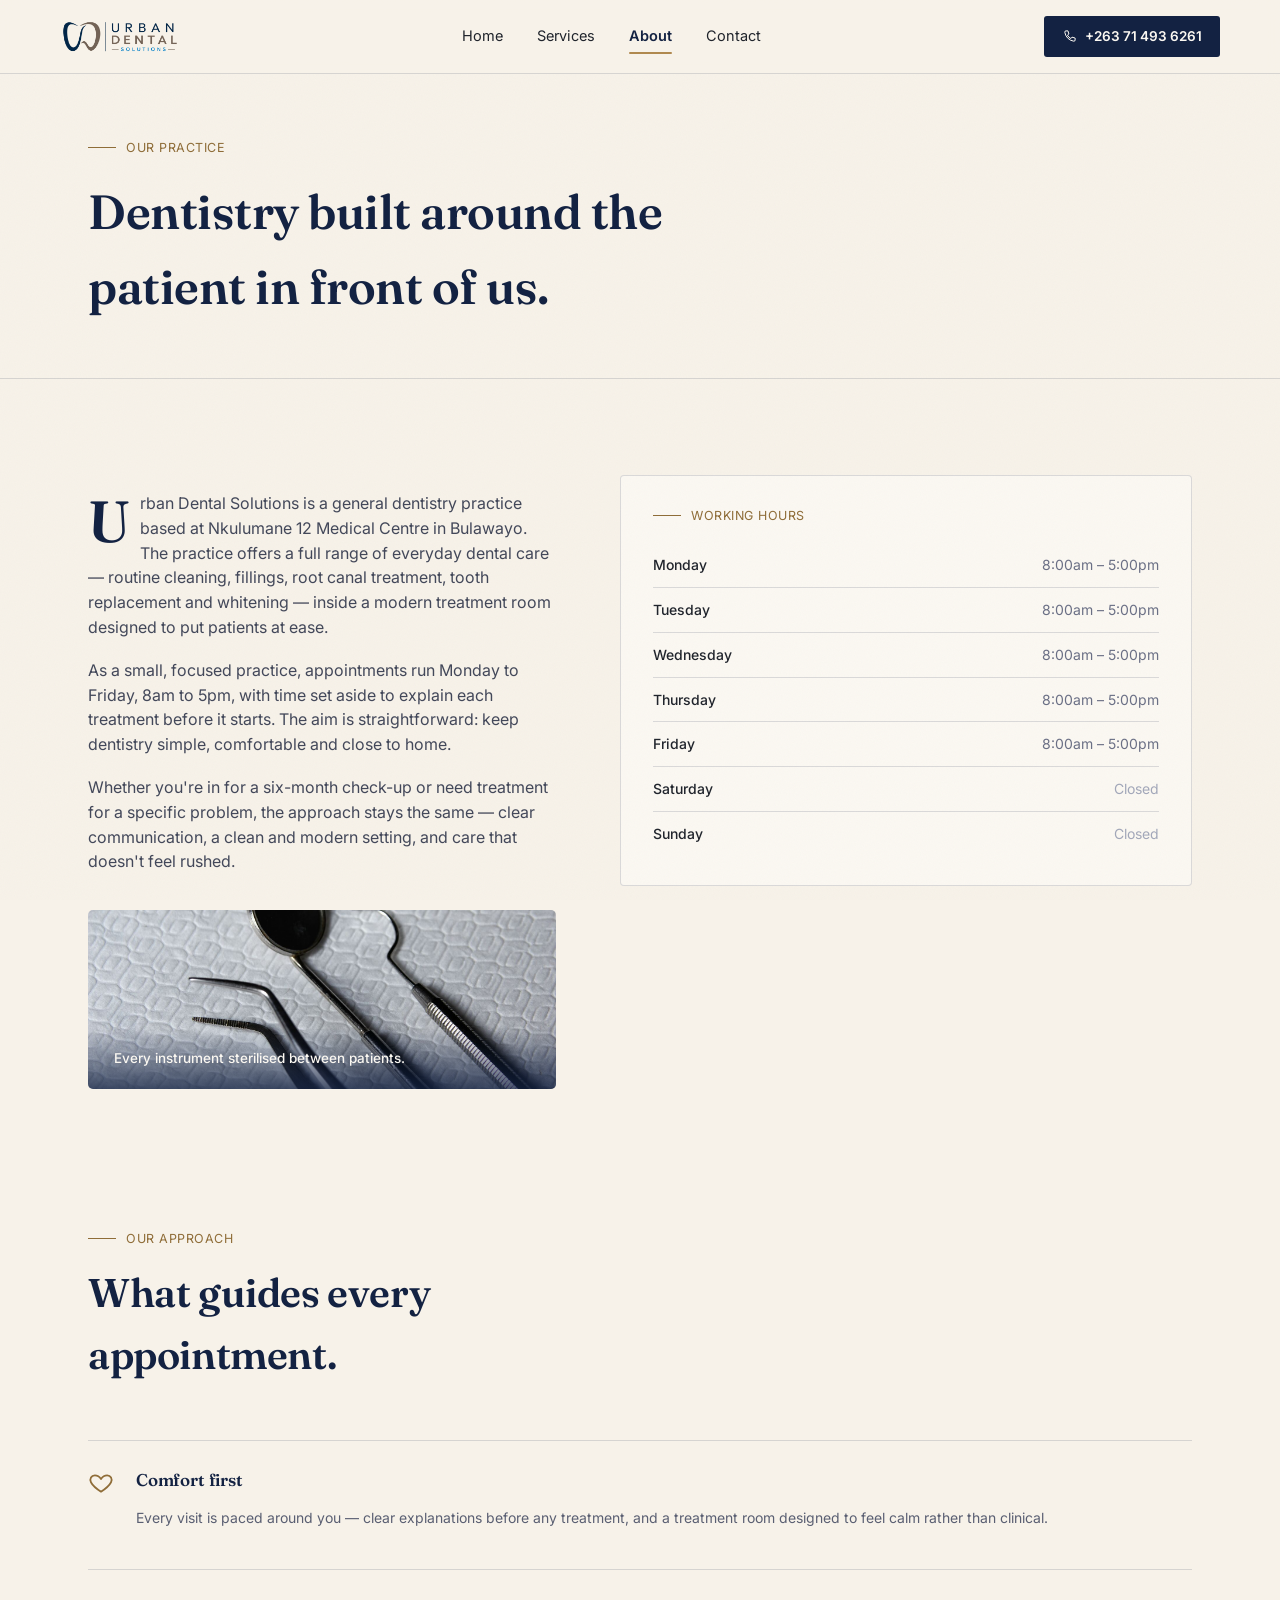
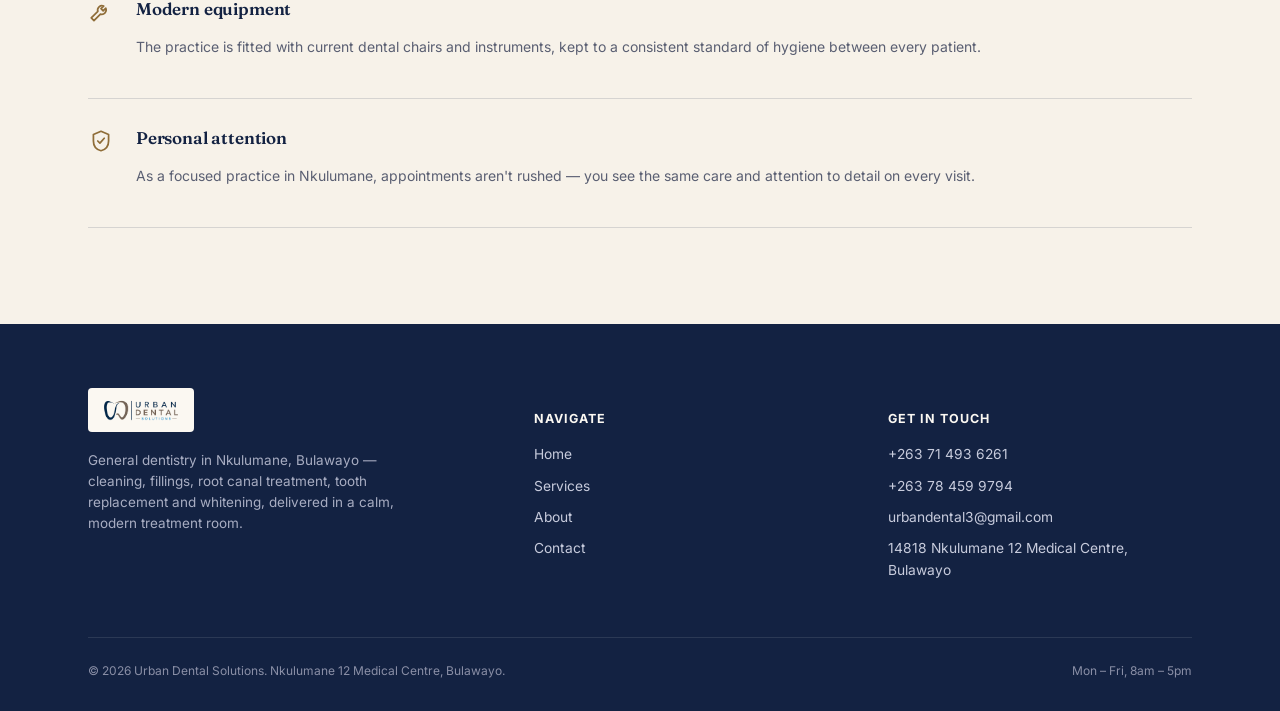
==== about.html @ e7726408 "Add files via upload" ====
<!DOCTYPE html>
<html lang="en">
<head>
<meta charset="UTF-8">
<meta name="viewport" content="width=device-width, initial-scale=1, viewport-fit=cover">
<title>About — Urban Dental Solutions</title>
<meta name="description" content="About Urban Dental Solutions, a general dentistry practice at Nkulumane 12 Medical Centre, Bulawayo.">
<link rel="icon" href="data:image/svg+xml,<svg xmlns=%22http://www.w3.org/2000/svg%22 viewBox=%220 0 100 100%22><text y=%22.9em%22 font-size=%2290%22>%F0%9F%A6%B7</text></svg>">
<link rel="preconnect" href="https://fonts.googleapis.com">
<link rel="preconnect" href="https://fonts.gstatic.com" crossorigin>
<link href="https://fonts.googleapis.com/css2?family=Fraunces:opsz,wght@9..144,400;9..144,500;9..144,600;9..144,700&family=Inter:wght@400;500;600;700&display=swap" rel="stylesheet">
<link rel="stylesheet" href="css/styles.css">
</head>
<body>
<div class="grain"></div>

<svg width="0" height="0" style="position:absolute">
  <defs>
    <symbol id="ic-tooth" viewBox="0 0 48 48"><path d="M24 6c-5 0-7 3-9 3-3 0-6-2-9-2-1 8 2 12 3 20 1 7 3 15 6 15 3 0 3-9 5-9s2 9 5 9c3 0 5-8 6-15 1-8 4-12 3-20-3 0-6 2-9 2-2 0-4-3-9-3z" fill="none" stroke="currentColor" stroke-width="2" stroke-linejoin="round"/></symbol>
    <symbol id="ic-sparkle-tooth" viewBox="0 0 48 48"><path d="M22 10c-4.5 0-6.3 2.6-8 2.6-2.7 0-5.4-1.8-8-1.8-.9 7.2 1.8 10.8 2.7 18 .9 6.3 2.7 13.5 5.4 13.5 2.7 0 2.7-8.1 4.5-8.1s1.8 8.1 4.5 8.1c2.7 0 4.5-7.2 5.4-13.5.9-7.2 3.6-10.8 2.7-18-2.6 0-5.3 1.8-8 1.8-1 0-1.8-.8-1.2-2.6z" fill="none" stroke="currentColor" stroke-width="2" stroke-linejoin="round" transform="translate(1,0)"/><path d="M38 6l1.4 3.6L43 11l-3.6 1.4L38 16l-1.4-3.6L33 11l3.6-1.4z" fill="currentColor"/><path d="M41 20l.9 2.1 2.1.9-2.1.9-.9 2.1-.9-2.1-2.1-.9 2.1-.9z" fill="currentColor"/></symbol>
    <symbol id="ic-drop" viewBox="0 0 48 48"><path d="M24 6c8 10 14 18 14 26a14 14 0 1 1-28 0c0-8 6-16 14-26z" fill="none" stroke="currentColor" stroke-width="2" stroke-linejoin="round"/><path d="M17 32c0-4 2-7 5-9" fill="none" stroke="currentColor" stroke-width="2" stroke-linecap="round"/></symbol>
    <symbol id="ic-root" viewBox="0 0 48 48"><path d="M16 8h16v10c0 3-2 4-2 8v4l3 12-4 1-3-10-2 5-2-5-3 10-4-1 3-12v-4c0-4-2-5-2-8z" fill="none" stroke="currentColor" stroke-width="2" stroke-linejoin="round"/></symbol>
    <symbol id="ic-bridge" viewBox="0 0 48 48"><rect x="6" y="20" width="10" height="16" rx="1.5" fill="none" stroke="currentColor" stroke-width="2"/><rect x="19" y="12" width="10" height="24" rx="1.5" fill="none" stroke="currentColor" stroke-width="2"/><rect x="32" y="20" width="10" height="16" rx="1.5" fill="none" stroke="currentColor" stroke-width="2"/><path d="M6 20c4-4 8-4 10 0M29 12c4-8 9-8 13 0" fill="none" stroke="currentColor" stroke-width="1.4" stroke-dasharray="2 3"/></symbol>
    <symbol id="ic-clock" viewBox="0 0 24 24"><circle cx="12" cy="12" r="9" fill="none" stroke="currentColor" stroke-width="1.6"/><path d="M12 7v5l3.5 2" fill="none" stroke="currentColor" stroke-width="1.6" stroke-linecap="round"/></symbol>
    <symbol id="ic-pin" viewBox="0 0 24 24"><path d="M12 21s7-7.5 7-12.5A7 7 0 1 0 5 8.5C5 13.5 12 21 12 21z" fill="none" stroke="currentColor" stroke-width="1.6"/><circle cx="12" cy="8.5" r="2.4" fill="none" stroke="currentColor" stroke-width="1.6"/></symbol>
    <symbol id="ic-phone" viewBox="0 0 24 24"><path d="M6.5 3h3l1.5 5-2.3 1.8a13 13 0 0 0 5.5 5.5L16 13l5 1.5v3a2 2 0 0 1-2.2 2A17 17 0 0 1 4.5 5.2 2 2 0 0 1 6.5 3z" fill="none" stroke="currentColor" stroke-width="1.6" stroke-linejoin="round"/></symbol>
    <symbol id="ic-mail" viewBox="0 0 24 24"><rect x="3" y="5.5" width="18" height="13" rx="1.5" fill="none" stroke="currentColor" stroke-width="1.6"/><path d="M4 7l8 6 8-6" fill="none" stroke="currentColor" stroke-width="1.6" stroke-linejoin="round"/></symbol>
    <symbol id="ic-whatsapp" viewBox="0 0 24 24"><path d="M12 3a9 9 0 0 0-7.8 13.5L3 21l4.7-1.2A9 9 0 1 0 12 3z" fill="none" stroke="currentColor" stroke-width="1.6"/><path d="M8.3 8.6c.2-.5.5-.5.8-.5h.6c.2 0 .5 0 .7.5s.8 1.9.8 2 .1.3 0 .5-.2.3-.4.5-.4.5-.5.6c-.2.2-.4.4-.2.8.3.5 1.1 1.6 2.3 2.6 1.6 1.3 2.3 1.4 2.6 1.4.3 0 .5-.2.7-.5l.5-.8c.2-.3.4-.3.7-.2l1.9.9c.3.1.5.2.5.4 0 .8-.3 1.6-1.3 2.1-.9.5-1.8.5-2.8.2-1.7-.5-3.6-1.7-5-3.5-1-1.3-1.6-2.6-1.7-3.9-.1-1 .2-1.8.8-2.5z" fill="currentColor" stroke="none"/></symbol>
    <symbol id="ic-arrow" viewBox="0 0 24 24"><path d="M5 12h14M13 6l6 6-6 6" fill="none" stroke="currentColor" stroke-width="1.8" stroke-linecap="round" stroke-linejoin="round"/></symbol>
    <symbol id="ic-shield" viewBox="0 0 24 24"><path d="M12 3l7 3v6c0 5-3 8-7 9-4-1-7-4-7-9V6z" fill="none" stroke="currentColor" stroke-width="1.6" stroke-linejoin="round"/><path d="M9 12l2 2 4-4.5" fill="none" stroke="currentColor" stroke-width="1.6" stroke-linecap="round" stroke-linejoin="round"/></symbol>
    <symbol id="ic-heart" viewBox="0 0 24 24"><path d="M12 20s-7-4.4-9.3-8.7C1.3 8 3 5 6.3 5 8.6 5 10.7 6.4 12 8.4 13.3 6.4 15.4 5 17.7 5 21 5 22.7 8 21.3 11.3 19 15.6 12 20 12 20z" fill="none" stroke="currentColor" stroke-width="1.6" stroke-linejoin="round"/></symbol>
    <symbol id="ic-tool" viewBox="0 0 24 24"><path d="M14.5 6.5a4 4 0 0 0-5.4 4.9L3 17.5 5.5 20l6-6.1a4 4 0 0 0 4.9-5.4l-2.4 2.4-2-2z" fill="none" stroke="currentColor" stroke-width="1.6" stroke-linejoin="round"/></symbol>
  </defs>
</svg>


<header class="site">
  <div class="wrap nav">
    <a href="index.html" class="brand">
      <img id="headerLogo" src="img/logo.png" alt="Urban Dental Solutions" style="height:40px;width:auto;">
    </a>
    <nav class="links" id="navLinks">
      <a href="index.html">Home</a>
      <a href="services.html">Services</a>
      <a href="about.html" class="active">About</a>
      <a href="contact.html">Contact</a>
    </nav>
    <a class="nav-call" href="tel:+263714936261"><svg viewBox="0 0 24 24"><use href="#ic-phone"/></svg>+263 71 493 6261</a>
    <button class="menu-btn" id="menuBtn" aria-label="Open menu"><span></span></button>
  </div>
</header>

<div class="drawer" id="drawer">
  <div class="drawer-panel">
    <button class="drawer-close" id="drawerClose" aria-label="Close menu">&times;</button>
    <a href="index.html">Home</a>
    <a href="services.html">Services</a>
    <a href="about.html">About</a>
    <a href="contact.html">Contact</a>
    <a href="tel:+263714936261" style="margin-top:18px;color:#b0894f;font-weight:600;">Call +263 71 493 6261</a>
  </div>
</div>

<main>

    <div class="page-head">
      <div class="wrap">
        <div class="kicker"><span class="rule"></span>OUR PRACTICE</div>
        <h1>Dentistry built around the patient in front of us.</h1>
      </div>
    </div>
    <section>
      <div class="wrap about-grid">
        <div class="lede-block" data-reveal>
          <p class="drop">Urban Dental Solutions is a general dentistry practice based at Nkulumane 12 Medical Centre in Bulawayo. The practice offers a full range of everyday dental care &mdash; routine cleaning, fillings, root canal treatment, tooth replacement and whitening &mdash; inside a modern treatment room designed to put patients at ease.</p>
          <p>As a small, focused practice, appointments run Monday to Friday, 8am to 5pm, with time set aside to explain each treatment before it starts. The aim is straightforward: keep dentistry simple, comfortable and close to home.</p>
          <p>Whether you're in for a six-month check-up or need treatment for a specific problem, the approach stays the same &mdash; clear communication, a clean and modern setting, and care that doesn't feel rushed.</p>
          <div class="banner-photo" style="margin-top:36px;">
            <img src="img/tools.jpg" alt="Sterilised dental instruments used at Urban Dental Solutions">
            <span class="banner-cap">Every instrument sterilised between patients.</span>
          </div>
        </div>
        <div data-reveal>
          <div class="hours-card">
            <div class="kicker" style="margin-bottom:18px;"><span class="rule"></span>WORKING HOURS</div>
            <div class="hours-row"><span>Monday</span><span>8:00am &ndash; 5:00pm</span></div>
            <div class="hours-row"><span>Tuesday</span><span>8:00am &ndash; 5:00pm</span></div>
            <div class="hours-row"><span>Wednesday</span><span>8:00am &ndash; 5:00pm</span></div>
            <div class="hours-row"><span>Thursday</span><span>8:00am &ndash; 5:00pm</span></div>
            <div class="hours-row"><span>Friday</span><span>8:00am &ndash; 5:00pm</span></div>
            <div class="hours-row off"><span>Saturday</span><span>Closed</span></div>
            <div class="hours-row off"><span>Sunday</span><span>Closed</span></div>
          </div>
        </div>
      </div>
    </section>
    <section style="padding-top:0;">
      <div class="wrap">
        <div class="section-head" data-reveal>
          <div>
            <div class="kicker"><span class="rule"></span>OUR APPROACH</div>
            <h2>What guides every appointment.</h2>
          </div>
        </div>
        <div class="value-list">
    <div class="value-row">
      <svg class="vi"><use href="#ic-heart"/></svg>
      <div><h4>Comfort first</h4><p>Every visit is paced around you &mdash; clear explanations before any treatment, and a treatment room designed to feel calm rather than clinical.</p></div>
    </div>
    <div class="value-row">
      <svg class="vi"><use href="#ic-tool"/></svg>
      <div><h4>Modern equipment</h4><p>The practice is fitted with current dental chairs and instruments, kept to a consistent standard of hygiene between every patient.</p></div>
    </div>
    <div class="value-row">
      <svg class="vi"><use href="#ic-shield"/></svg>
      <div><h4>Personal attention</h4><p>As a focused practice in Nkulumane, appointments aren't rushed &mdash; you see the same care and attention to detail on every visit.</p></div>
    </div></div>
      </div>
    </section>

</main>

<footer>
  <div class="wrap">
    <div class="foot-grid">
      <div>
        <div class="foot-brand">
          <span class="foot-logo-chip"><img src="img/logo.png" alt="Urban Dental Solutions" style="height:26px;width:auto;display:block;"></span>
        </div>
        <p>General dentistry in Nkulumane, Bulawayo &mdash; cleaning, fillings, root canal treatment, tooth replacement and whitening, delivered in a calm, modern treatment room.</p>
      </div>
      <div>
        <h5>NAVIGATE</h5>
        <div class="flinks">
          <a href="index.html">Home</a>
          <a href="services.html">Services</a>
          <a href="about.html">About</a>
          <a href="contact.html">Contact</a>
        </div>
      </div>
      <div>
        <h5>GET IN TOUCH</h5>
        <div class="flinks">
          <a href="tel:+263714936261">+263 71 493 6261</a>
          <a href="tel:+263784599794">+263 78 459 9794</a>
          <a href="mailto:urbandental3@gmail.com">urbandental3@gmail.com</a>
          <a href="contact.html">14818 Nkulumane 12 Medical Centre, Bulawayo</a>
        </div>
      </div>
    </div>
    <div class="foot-bottom">
      <span>&copy; <span id="yr"></span> Urban Dental Solutions. Nkulumane 12 Medical Centre, Bulawayo.</span>
      <span>Mon &ndash; Fri, 8am &ndash; 5pm</span>
    </div>
  </div>
</footer>

<script src="js/main.js"></script>
</body>
</html>
---- css/styles.css ----
:root{
    --navy: #132242;
    --navy-2: #1c2f56;
    --ink: #20242c;
    --gold: #b0894f;
    --gold-deep: #8f6d38;
    --gold-pale: #e7d6b7;
    --cream: #f7f2e9;
    --paper: #fbf8f2;
    --line: rgba(19,34,66,0.14);
    --white: #ffffff;
    font-family: 'Fraunces', serif;
    -webkit-font-smoothing: antialiased;
    box-sizing: border-box;
    padding-top: env(safe-area-inset-top, 0px);
    padding-bottom: env(safe-area-inset-bottom, 0px);
  }
  *, *::before, *::after{ box-sizing: inherit; }
  html{ scroll-padding-top: env(safe-area-inset-top, 0px); scroll-behavior: smooth; }
  @media (prefers-color-scheme: dark){
    :root:not([data-theme="light"]){
      --cream:#f7f2e9; --paper:#fbf8f2; --ink:#20242c;
    }
  }
  :root[data-theme="dark"]{ --cream:#f7f2e9; --paper:#fbf8f2; --ink:#20242c; }

  body{
    margin:0;
    background: var(--cream);
    color: var(--ink);
    font-family: 'Inter', sans-serif;
    line-height: 1.55;
  }
  img{ max-width:100%; display:block; }
  a{ color:inherit; }
  .wrap{ max-width: 1160px; margin: 0 auto; padding: 0 28px; }
  h1,h2,h3,h4{ font-family:'Fraunces', serif; font-weight:600; color:var(--navy); margin:0; letter-spacing:-0.01em; }

  /* ---------- texture ---------- */
  .grain{
    position:fixed; inset:0; pointer-events:none; opacity:0.035; z-index:5; mix-blend-mode:multiply;
    background-image:url("data:image/svg+xml,%3Csvg xmlns='http://www.w3.org/2000/svg' width='120' height='120'%3E%3Cfilter id='n'%3E%3CfeTurbulence type='fractalNoise' baseFrequency='0.85' numOctaves='2' stitchTiles='stitch'/%3E%3C/filter%3E%3Crect width='100%25' height='100%25' filter='url(%23n)'/%3E%3C/svg%3E");
  }

  /* ---------- header ---------- */
  header.site{
    position: sticky; top:0; z-index:40;
    background: rgba(247,242,233,0.92);
    backdrop-filter: blur(10px);
    border-bottom: 1px solid var(--line);
    padding-top: env(safe-area-inset-top, 0px);
  }
  .nav{ display:flex; align-items:center; justify-content:space-between; padding:16px 0; gap:20px; }
  .brand{ display:flex; align-items:center; gap:12px; cursor:pointer; text-decoration:none; }
  .brand svg{ width:38px; height:38px; flex:none; }
  .brand-text{ display:flex; flex-direction:column; line-height:1.05; }
  .brand-text b{ font-family:'Fraunces', serif; font-size:17px; color:var(--navy); font-weight:700; letter-spacing:0.01em; }
  .brand-text span{ font-family:'Inter',sans-serif; font-size:10.5px; letter-spacing:0.16em; color:var(--gold-deep); margin-top:2px; }

  nav.links{ display:flex; align-items:center; gap:34px; }
  nav.links a{ font-family:'Inter',sans-serif; font-size:14.5px; text-decoration:none; color:var(--ink); position:relative; padding:6px 0; transition:color .2s; }
  nav.links a.active{ color:var(--navy); font-weight:600; }
  nav.links a.active::after{ content:""; position:absolute; left:0; right:0; bottom:0; height:2px; background:var(--gold); border-radius:2px; }
  nav.links a:hover{ color:var(--navy); }

  .nav-call{
    display:flex; align-items:center; gap:8px; background:var(--navy); color:var(--paper);
    padding:10px 18px; border-radius:3px; text-decoration:none; font-family:'Inter',sans-serif; font-size:13.5px; font-weight:600;
    white-space:nowrap; transition: background .2s;
  }
  .nav-call:hover{ background: var(--navy-2); }
  .nav-call svg{ width:15px; height:15px; }

  .menu-btn{ display:none; background:none; border:1px solid var(--line); border-radius:3px; width:42px; height:42px; align-items:center; justify-content:center; cursor:pointer; }
  .menu-btn span, .menu-btn span::before, .menu-btn span::after{
    content:""; display:block; width:18px; height:1.5px; background:var(--navy); position:relative; transition:.2s;
  }
  .menu-btn span::before{ position:absolute; top:-6px; }
  .menu-btn span::after{ position:absolute; top:6px; }

  /* ---------- hero ---------- */
  .hero{ position:relative; overflow:hidden; padding: 84px 0 96px; }
  .hero .wrap{ display:grid; grid-template-columns: 1.05fr 0.85fr; gap:56px; align-items:center; }
  .eyebrow-mark{ display:flex; align-items:center; gap:10px; margin-bottom:26px; }
  .eyebrow-mark .rule{ width:34px; height:1px; background:var(--gold-deep); }
  .eyebrow-mark span{ font-family:'Inter',sans-serif; font-size:12.5px; color:var(--gold-deep); letter-spacing:0.04em; }
  .hero h1{ font-size: clamp(38px, 5vw, 60px); line-height:1.06; }
  .hero h1 em{ font-style:italic; font-weight:500; color:var(--gold-deep); }
  .hero p.lede{ font-family:'Inter',sans-serif; font-size:17px; color:#43485a; max-width:46ch; margin-top:22px; }
  .hero-ctas{ display:flex; gap:14px; margin-top:34px; flex-wrap:wrap; }
  .btn{
    font-family:'Inter',sans-serif; font-size:14.5px; font-weight:600; text-decoration:none;
    padding:14px 26px; border-radius:3px; display:inline-flex; align-items:center; gap:9px; transition:.2s;
    border:1px solid transparent;
  }
  .btn-primary{ background:var(--navy); color:var(--paper); }
  .btn-primary:hover{ background:var(--navy-2); }
  .btn-outline{ border-color:var(--navy); color:var(--navy); }
  .btn-outline:hover{ background:var(--navy); color:var(--paper); }
  .btn-gold{ background:var(--gold); color:var(--navy); }
  .btn-gold:hover{ background:var(--gold-deep); color:var(--paper); }

  .hero-art{ position:relative; aspect-ratio: 1/1.05; }
  .hero-art .ring{ position:absolute; inset:0; border:1px solid var(--line); border-radius:50%; }
  .hero-art .ring.r2{ position:absolute; inset:-14px; border:1px solid var(--gold-pale); border-radius:8px; pointer-events:none; }
  .hero-photo-frame{ position:absolute; inset:18px; border-radius:6px; overflow:hidden; box-shadow:0 30px 60px -30px rgba(19,34,66,0.45); }
  .hero-photo-frame img{ width:100%; height:100%; object-fit:cover; }
  .hero-art .float-card{
    position:absolute; background:var(--white); border:1px solid var(--line); border-radius:5px;
    padding:14px 18px; box-shadow: 0 18px 40px -20px rgba(19,34,66,0.35); font-family:'Inter',sans-serif;
  }
  .hero-art .fc1{ top:6%; right:-4%; }
  .hero-art .fc1 b{ display:block; font-family:'Fraunces',serif; font-size:20px; color:var(--navy); }
  .hero-art .fc1 span{ font-size:11.5px; color:#6b7086; }
  .hero-art .fc2{ bottom:4%; left:-6%; font-size:12.5px; color:var(--navy); font-weight:600; display:flex; align-items:center; gap:8px; }
  .hero-art .fc2 svg{ width:16px; height:16px; }

  /* ---------- strip ---------- */
  .strip{ background:var(--navy); color:var(--paper); }
  .strip .wrap{ display:grid; grid-template-columns:repeat(3,1fr); }
  .strip-item{ padding:26px 28px; display:flex; gap:14px; align-items:flex-start; border-left:1px solid rgba(255,255,255,0.12); }
  .strip-item:first-child{ border-left:none; }
  .strip-item svg{ width:20px; height:20px; flex:none; margin-top:2px; color:var(--gold-pale); }
  .strip-item b{ display:block; font-family:'Inter',sans-serif; font-size:13.5px; font-weight:600; margin-bottom:3px; }
  .strip-item span{ font-family:'Inter',sans-serif; font-size:12.5px; color:#c7cbdc; }

  /* ---------- section shell ---------- */
  section{ padding:96px 0; }
  .section-head{ display:flex; justify-content:space-between; align-items:flex-end; gap:30px; margin-bottom:54px; flex-wrap:wrap; }
  .section-head h2{ font-size: clamp(28px,3.4vw,40px); max-width:16ch; }
  .section-head p{ font-family:'Inter',sans-serif; color:#5a5f72; max-width:38ch; font-size:15px; }
  .kicker{ font-family:'Inter',sans-serif; font-size:12.5px; letter-spacing:0.04em; color:var(--gold-deep); display:flex; align-items:center; gap:10px; margin-bottom:14px; }
  .kicker .rule{ width:28px; height:1px; background:var(--gold-deep); }

  /* ---------- services grid ---------- */
  .svc-grid{ display:grid; grid-template-columns:repeat(3,1fr); gap:1px; background:var(--line); border:1px solid var(--line); }
  .svc-card{ background:var(--paper); padding:38px 34px; transition:background .2s; }
  .svc-card:hover{ background:var(--white); }
  .svc-card .icn{ width:44px; height:44px; color:var(--navy); margin-bottom:22px; }
  .svc-card h3{ font-size:19px; margin-bottom:10px; }
  .svc-card p{ font-family:'Inter',sans-serif; font-size:13.8px; color:#5a5f72; }
  .svc-card .num{ font-family:'Inter',sans-serif; font-size:11px; color:var(--gold-deep); letter-spacing:0.08em; margin-bottom:14px; display:block; }

  /* ---------- cta band ---------- */
  .cta-band{ background: linear-gradient(135deg, var(--gold-pale), var(--gold) 130%); }
  .cta-band .wrap{ display:flex; justify-content:space-between; align-items:center; gap:30px; padding:52px 28px; flex-wrap:wrap; }
  .cta-band h3{ font-size:clamp(24px,3vw,32px); max-width:16ch; }
  .cta-band .phones{ display:flex; gap:24px; flex-wrap:wrap; }
  .cta-band .phones a{ font-family:'Inter',sans-serif; text-decoration:none; color:var(--navy); font-weight:600; font-size:15px; display:flex; align-items:center; gap:9px; }
  .cta-band .phones svg{ width:17px; height:17px; }

  /* ---------- about preview / values ---------- */
  .about-grid{ display:grid; grid-template-columns: 0.9fr 1.1fr; gap:64px; align-items:start; }
  .about-photo{
    aspect-ratio: 4/5; border-radius:4px; position:relative; overflow:hidden;
    background: linear-gradient(160deg, var(--navy), var(--navy-2) 60%, #0d1730);
  }
  .about-photo svg{ position:absolute; inset:0; width:100%; height:100%; }
  .value-list{ display:flex; flex-direction:column; gap:0; }
  .value-row{ display:flex; gap:22px; padding:26px 0; border-top:1px solid var(--line); }
  .value-row:last-child{ border-bottom:1px solid var(--line); }
  .value-row .vi{ width:26px; height:26px; color:var(--gold-deep); flex:none; margin-top:3px; }
  .value-row h4{ font-size:17px; margin-bottom:6px; }
  .value-row p{ font-family:'Inter',sans-serif; font-size:14px; color:#5a5f72; }

  /* ---------- footer ---------- */
  footer{ background:var(--navy); color:#c7cbdc; padding:64px 0 calc(30px + env(safe-area-inset-bottom, 0px)); }
  .foot-grid{ display:grid; grid-template-columns: 1.3fr 1fr 1fr; gap:50px; }
  .foot-brand{ display:flex; align-items:center; gap:12px; margin-bottom:18px; }
  .foot-logo-chip{ background:var(--paper); padding:9px 14px; border-radius:4px; display:inline-flex; align-items:center; }
  footer p{ font-family:'Inter',sans-serif; font-size:13.5px; color:#a8adc2; max-width:34ch; }
  footer h5{ font-family:'Inter',sans-serif; color:var(--paper); font-size:12.5px; letter-spacing:0.08em; margin-bottom:16px; }
  footer .flinks{ display:flex; flex-direction:column; gap:10px; font-family:'Inter',sans-serif; font-size:13.8px; }
  footer .flinks a{ text-decoration:none; color:#c7cbdc; }
  footer .flinks a:hover{ color:var(--gold-pale); }
  .foot-bottom{ margin-top:56px; padding-top:24px; border-top:1px solid rgba(255,255,255,0.1); display:flex; justify-content:space-between; font-family:'Inter',sans-serif; font-size:12px; color:#8a8fa6; flex-wrap:wrap; gap:10px; }

  /* ---------- banner photo ---------- */
  .banner-photo{ position:relative; border-radius:5px; overflow:hidden; aspect-ratio: 21/8; margin: 44px 0; }
  .banner-photo img{ width:100%; height:100%; object-fit:cover; display:block; }
  .banner-photo .banner-cap{
    position:absolute; left:0; right:0; bottom:0; padding:20px 26px;
    background:linear-gradient(0deg, rgba(19,34,66,0.78), rgba(19,34,66,0));
    color:var(--paper); font-family:'Inter',sans-serif; font-size:13.5px; font-weight:500;
  }
  @media (max-width:640px){ .banner-photo{ aspect-ratio:4/3; } }

  /* ---------- page header (non-home) ---------- */
  .page-head{ padding:64px 0 54px; border-bottom:1px solid var(--line); }
  .page-head .kicker{ margin-bottom:18px; }
  .page-head h1{ font-size:clamp(32px,4.4vw,48px); max-width:18ch; }
  .page-head p{ font-family:'Inter',sans-serif; color:#5a5f72; max-width:56ch; margin-top:16px; font-size:15.5px; }

  /* ---------- services (full) page ---------- */
  .svc-full{ display:flex; flex-direction:column; }
  .svc-row{ display:grid; grid-template-columns: 90px 1fr 1.3fr; gap:36px; align-items:start; padding:44px 0; border-top:1px solid var(--line); }
  .svc-row:last-child{ border-bottom:1px solid var(--line); }
  .svc-row .rownum{ font-family:'Fraunces',serif; font-size:15px; color:var(--gold-deep); padding-top:4px; }
  .svc-row .icn-wrap{ width:52px; height:52px; color:var(--navy); }
  .svc-row h3{ font-size:23px; margin-bottom:10px; }
  .svc-row p{ font-family:'Inter',sans-serif; color:#5a5f72; font-size:14.5px; max-width:56ch; }

  /* ---------- hours table ---------- */
  .hours-card{ background:var(--paper); border:1px solid var(--line); border-radius:4px; padding:30px 32px; }
  .hours-row{ display:flex; justify-content:space-between; font-family:'Inter',sans-serif; font-size:14px; padding:11px 0; border-bottom:1px solid var(--line); }
  .hours-row:last-child{ border-bottom:none; }
  .hours-row span:first-child{ color:var(--ink); font-weight:500; }
  .hours-row span:last-child{ color:#6b7086; }
  .hours-row.off span:last-child{ color:#a3a8ba; }

  /* ---------- contact page ---------- */
  .contact-grid{ display:grid; grid-template-columns: 1fr 1fr; gap:64px; align-items:start; }
  .contact-card{ display:flex; gap:18px; padding:24px 0; border-top:1px solid var(--line); }
  .contact-card:last-child{ border-bottom:1px solid var(--line); }
  .contact-card .ci{ width:24px; height:24px; color:var(--gold-deep); flex:none; margin-top:2px; }
  .contact-card h4{ font-size:15.5px; font-family:'Inter',sans-serif; font-weight:600; color:var(--navy); margin-bottom:5px; }
  .contact-card a, .contact-card p{ font-family:'Inter',sans-serif; font-size:14.5px; color:#5a5f72; text-decoration:none; margin:0; }
  .contact-card a:hover{ color:var(--navy); }
  .quick-actions{ display:flex; flex-direction:column; gap:12px; margin-top:30px; }
  .qbtn{
    display:flex; align-items:center; justify-content:space-between; padding:18px 22px; border:1px solid var(--line);
    border-radius:4px; text-decoration:none; color:var(--navy); font-family:'Inter',sans-serif; font-weight:600; font-size:14.5px;
    transition:.2s;
  }
  .qbtn:hover{ border-color:var(--navy); background:var(--white); }
  .qbtn .qa-l{ display:flex; align-items:center; gap:14px; }
  .qbtn svg.lead{ width:19px; height:19px; color:var(--gold-deep); }
  .qbtn svg.arrow{ width:15px; height:15px; opacity:0.5; }

  .map-block{ aspect-ratio: 16/11; border-radius:4px; overflow:hidden; border:1px solid var(--line); position:relative; }
  .map-block svg{ width:100%; height:100%; }
  .map-pin-label{
    position:absolute; left:50%; top:41%; transform:translate(-50%,-100%);
    background:var(--white); padding:8px 14px; border-radius:3px; font-family:'Inter',sans-serif; font-size:12px;
    font-weight:600; color:var(--navy); box-shadow:0 10px 22px -10px rgba(19,34,66,0.4); white-space:nowrap;
  }

  /* ---------- about page extra ---------- */
  .lede-block{ max-width:64ch; }
  .lede-block p{ font-family:'Inter',sans-serif; font-size:16px; color:#43485a; margin-bottom:18px; }
  .lede-block p.drop::first-letter{
    font-family:'Fraunces',serif; font-size:58px; float:left; line-height:0.8; padding:7px 10px 0 0; color:var(--navy); font-weight:600;
  }

  /* ---------- reveal ---------- */
  [data-reveal]{ opacity:0; transform:translateY(14px); transition:opacity .6s ease, transform .6s ease; }
  [data-reveal].in{ opacity:1; transform:none; }
  @media (prefers-reduced-motion: reduce){ [data-reveal]{ opacity:1; transform:none; transition:none; } }

  .page{ display:none; }
  .page.active{ display:block; }

  /* ---------- responsive ---------- */
  @media (max-width: 980px){
    nav.links{ display:none; }
    .menu-btn{ display:flex; }
    .hero .wrap{ grid-template-columns:1fr; }
    .hero-art{ order:-1; max-width:360px; margin:0 auto; }
    .strip .wrap{ grid-template-columns:1fr; }
    .strip-item{ border-left:none !important; border-top:1px solid rgba(255,255,255,0.12); }
    .strip-item:first-child{ border-top:none; }
    .svc-grid{ grid-template-columns:1fr; }
    .about-grid, .contact-grid{ grid-template-columns:1fr; gap:40px; }
    .foot-grid{ grid-template-columns:1fr; gap:34px; }
    .svc-row{ grid-template-columns: 60px 1fr; }
    .svc-row .icn-wrap{ grid-column:1/2; }
    .svc-row h3, .svc-row p{ grid-column:2/3; }
    .cta-band .wrap{ flex-direction:column; align-items:flex-start; }
  }
  @media (max-width:640px){
    .wrap{ padding:0 20px; }
    section{ padding:64px 0; }
    .hero{ padding:52px 0 64px; }
  }

  /* mobile nav drawer */
  .drawer{
    position:fixed; inset:0; z-index:60; background:rgba(19,34,66,0.5); opacity:0; pointer-events:none; transition:opacity .25s;
  }
  .drawer.open{ opacity:1; pointer-events:auto; }
  .drawer-panel{
    position:absolute; top:0; right:0; height:100%; width:78%; max-width:320px; background:var(--paper);
    padding: calc(24px + env(safe-area-inset-top,0px)) 26px 26px; transform:translateX(100%); transition:transform .3s;
    display:flex; flex-direction:column; gap:6px;
  }
  .drawer.open .drawer-panel{ transform:translateX(0); }
  .drawer-panel a{ font-family:'Inter',sans-serif; font-size:17px; text-decoration:none; color:var(--navy); padding:14px 4px; border-bottom:1px solid var(--line); }
  .drawer-close{ align-self:flex-end; background:none; border:none; font-size:22px; color:var(--navy); cursor:pointer; margin-bottom:10px; }
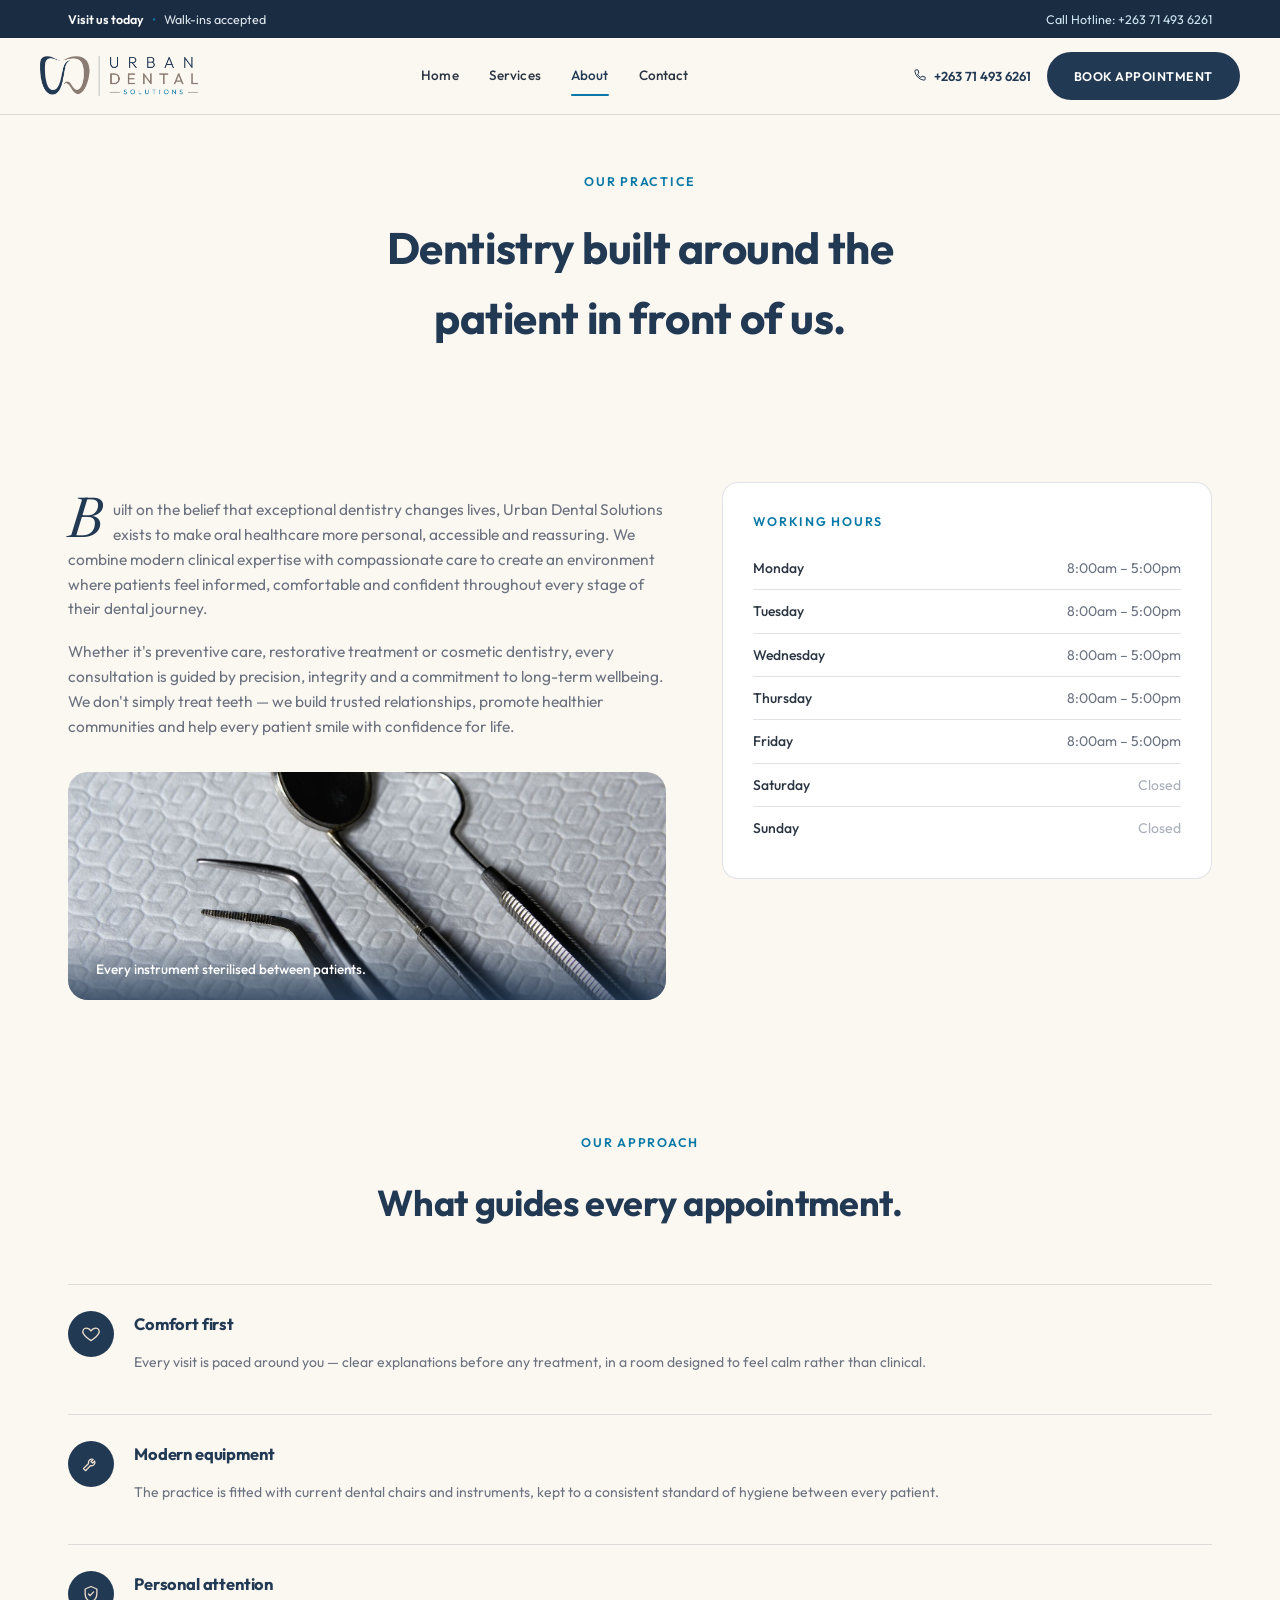
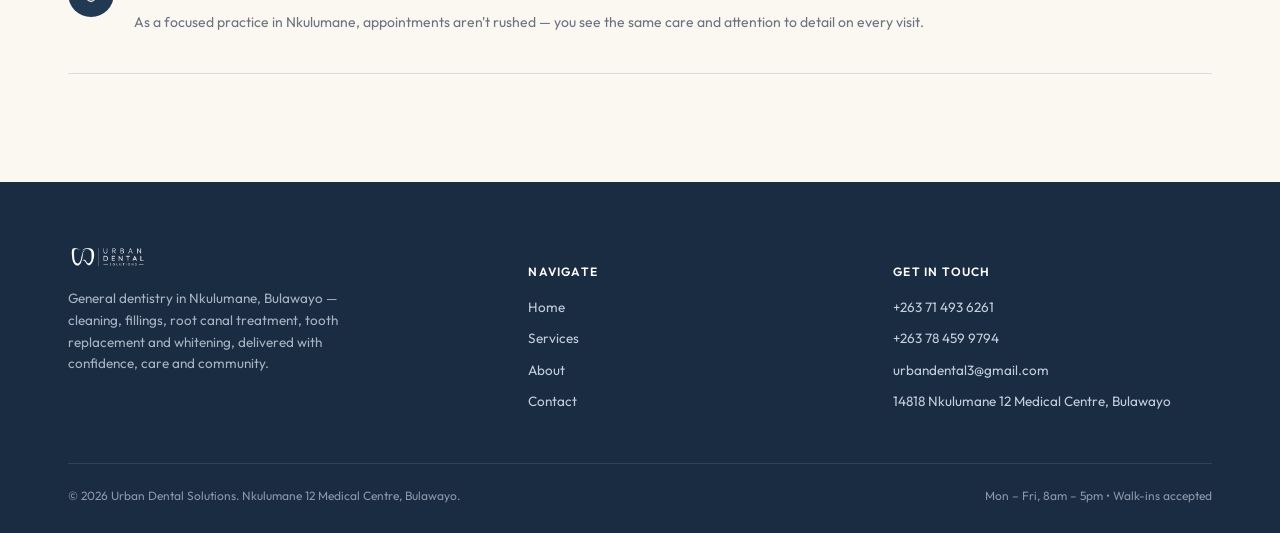
==== commit 7bf87c0a: "Add files via upload" ====
--- a/about.html
+++ b/about.html
@@ -8,11 +8,9 @@
 <link rel="icon" href="data:image/svg+xml,<svg xmlns=%22http://www.w3.org/2000/svg%22 viewBox=%220 0 100 100%22><text y=%22.9em%22 font-size=%2290%22>%F0%9F%A6%B7</text></svg>">
 <link rel="preconnect" href="https://fonts.googleapis.com">
 <link rel="preconnect" href="https://fonts.gstatic.com" crossorigin>
-<link href="https://fonts.googleapis.com/css2?family=Fraunces:opsz,wght@9..144,400;9..144,500;9..144,600;9..144,700&family=Inter:wght@400;500;600;700&display=swap" rel="stylesheet">
 <link rel="stylesheet" href="css/styles.css">
 </head>
 <body>
-<div class="grain"></div>
 
 <svg width="0" height="0" style="position:absolute">
   <defs>
@@ -34,19 +32,26 @@
 </svg>
 
 
+<div class="announce">
+  <div class="wrap">
+    <span><b>Visit us today</b><span class="dot">&bull;</span>Walk-ins accepted</span>
+    <a href="tel:+263714936261">Call Hotline: +263 71 493 6261</a>
+  </div>
+</div>
 <header class="site">
   <div class="wrap nav">
-    <a href="index.html" class="brand">
-      <img id="headerLogo" src="img/logo.png" alt="Urban Dental Solutions" style="height:40px;width:auto;">
-    </a>
+    <a href="index.html" class="brand"><img src="img/logo-color.png" alt="Urban Dental Solutions"></a>
     <nav class="links" id="navLinks">
       <a href="index.html">Home</a>
       <a href="services.html">Services</a>
       <a href="about.html" class="active">About</a>
       <a href="contact.html">Contact</a>
     </nav>
-    <a class="nav-call" href="tel:+263714936261"><svg viewBox="0 0 24 24"><use href="#ic-phone"/></svg>+263 71 493 6261</a>
-    <button class="menu-btn" id="menuBtn" aria-label="Open menu"><span></span></button>
+    <div class="head-right">
+      <a class="head-phone" href="tel:+263714936261"><svg viewBox="0 0 24 24"><use href="#ic-phone"/></svg>+263 71 493 6261</a>
+      <a class="btn-pill navy" href="tel:+263714936261">Book Appointment</a>
+      <button class="menu-btn" id="menuBtn" aria-label="Open menu"><span></span></button>
+    </div>
   </div>
 </header>
 
@@ -57,7 +62,7 @@
     <a href="services.html">Services</a>
     <a href="about.html">About</a>
     <a href="contact.html">Contact</a>
-    <a href="tel:+263714936261" style="margin-top:18px;color:#b0894f;font-weight:600;">Call +263 71 493 6261</a>
+    <a href="tel:+263714936261" style="margin-top:16px;color:#0878A6;font-weight:600;">Call +263 71 493 6261</a>
   </div>
 </div>
 
@@ -65,24 +70,23 @@
 
     <div class="page-head">
       <div class="wrap">
-        <div class="kicker"><span class="rule"></span>OUR PRACTICE</div>
+        <div class="eyebrow">OUR PRACTICE</div>
         <h1>Dentistry built around the patient in front of us.</h1>
       </div>
     </div>
     <section>
       <div class="wrap about-grid">
         <div class="lede-block" data-reveal>
-          <p class="drop">Urban Dental Solutions is a general dentistry practice based at Nkulumane 12 Medical Centre in Bulawayo. The practice offers a full range of everyday dental care &mdash; routine cleaning, fillings, root canal treatment, tooth replacement and whitening &mdash; inside a modern treatment room designed to put patients at ease.</p>
-          <p>As a small, focused practice, appointments run Monday to Friday, 8am to 5pm, with time set aside to explain each treatment before it starts. The aim is straightforward: keep dentistry simple, comfortable and close to home.</p>
-          <p>Whether you're in for a six-month check-up or need treatment for a specific problem, the approach stays the same &mdash; clear communication, a clean and modern setting, and care that doesn't feel rushed.</p>
-          <div class="banner-photo" style="margin-top:36px;">
+          <p class="drop">Built on the belief that exceptional dentistry changes lives, Urban Dental Solutions exists to make oral healthcare more personal, accessible and reassuring. We combine modern clinical expertise with compassionate care to create an environment where patients feel informed, comfortable and confident throughout every stage of their dental journey.</p>
+          <p>Whether it's preventive care, restorative treatment or cosmetic dentistry, every consultation is guided by precision, integrity and a commitment to long-term wellbeing. We don't simply treat teeth &mdash; we build trusted relationships, promote healthier communities and help every patient smile with confidence for life.</p>
+          <div class="banner-photo" style="margin-top:34px;">
             <img src="img/tools.jpg" alt="Sterilised dental instruments used at Urban Dental Solutions">
-            <span class="banner-cap">Every instrument sterilised between patients.</span>
+            <span class="cap">Every instrument sterilised between patients.</span>
           </div>
         </div>
         <div data-reveal>
           <div class="hours-card">
-            <div class="kicker" style="margin-bottom:18px;"><span class="rule"></span>WORKING HOURS</div>
+            <div class="eyebrow" style="margin-bottom:16px;">WORKING HOURS</div>
             <div class="hours-row"><span>Monday</span><span>8:00am &ndash; 5:00pm</span></div>
             <div class="hours-row"><span>Tuesday</span><span>8:00am &ndash; 5:00pm</span></div>
             <div class="hours-row"><span>Wednesday</span><span>8:00am &ndash; 5:00pm</span></div>
@@ -97,22 +101,20 @@
     <section style="padding-top:0;">
       <div class="wrap">
         <div class="section-head" data-reveal>
-          <div>
-            <div class="kicker"><span class="rule"></span>OUR APPROACH</div>
-            <h2>What guides every appointment.</h2>
-          </div>
+          <div class="eyebrow">OUR APPROACH</div>
+          <h2>What guides every appointment.</h2>
         </div>
         <div class="value-list">
     <div class="value-row">
-      <svg class="vi"><use href="#ic-heart"/></svg>
-      <div><h4>Comfort first</h4><p>Every visit is paced around you &mdash; clear explanations before any treatment, and a treatment room designed to feel calm rather than clinical.</p></div>
+      <div class="svc-badge"><svg><use href="#ic-heart"/></svg></div>
+      <div><h4>Comfort first</h4><p>Every visit is paced around you &mdash; clear explanations before any treatment, in a room designed to feel calm rather than clinical.</p></div>
     </div>
     <div class="value-row">
-      <svg class="vi"><use href="#ic-tool"/></svg>
+      <div class="svc-badge"><svg><use href="#ic-tool"/></svg></div>
       <div><h4>Modern equipment</h4><p>The practice is fitted with current dental chairs and instruments, kept to a consistent standard of hygiene between every patient.</p></div>
     </div>
     <div class="value-row">
-      <svg class="vi"><use href="#ic-shield"/></svg>
+      <div class="svc-badge"><svg><use href="#ic-shield"/></svg></div>
       <div><h4>Personal attention</h4><p>As a focused practice in Nkulumane, appointments aren't rushed &mdash; you see the same care and attention to detail on every visit.</p></div>
     </div></div>
       </div>
@@ -124,10 +126,8 @@
   <div class="wrap">
     <div class="foot-grid">
       <div>
-        <div class="foot-brand">
-          <span class="foot-logo-chip"><img src="img/logo.png" alt="Urban Dental Solutions" style="height:26px;width:auto;display:block;"></span>
-        </div>
-        <p>General dentistry in Nkulumane, Bulawayo &mdash; cleaning, fillings, root canal treatment, tooth replacement and whitening, delivered in a calm, modern treatment room.</p>
+        <div class="foot-brand"><img src="img/logo-white.png" alt="Urban Dental Solutions"></div>
+        <p>General dentistry in Nkulumane, Bulawayo &mdash; cleaning, fillings, root canal treatment, tooth replacement and whitening, delivered with confidence, care and community.</p>
       </div>
       <div>
         <h5>NAVIGATE</h5>
@@ -150,7 +150,7 @@
     </div>
     <div class="foot-bottom">
       <span>&copy; <span id="yr"></span> Urban Dental Solutions. Nkulumane 12 Medical Centre, Bulawayo.</span>
-      <span>Mon &ndash; Fri, 8am &ndash; 5pm</span>
+      <span>Mon &ndash; Fri, 8am &ndash; 5pm &bull; Walk-ins accepted</span>
     </div>
   </div>
 </footer>
--- a/css/styles.css
+++ b/css/styles.css
@@ -1,288 +1,238 @@
+@import url('https://fonts.googleapis.com/css2?family=Outfit:wght@300;400;500;600;700;800&family=Newsreader:ital,wght@1,400;1,500&display=swap');
+
 :root{
-    --navy: #132242;
-    --navy-2: #1c2f56;
-    --ink: #20242c;
-    --gold: #b0894f;
-    --gold-deep: #8f6d38;
-    --gold-pale: #e7d6b7;
-    --cream: #f7f2e9;
-    --paper: #fbf8f2;
-    --line: rgba(19,34,66,0.14);
-    --white: #ffffff;
-    font-family: 'Fraunces', serif;
-    -webkit-font-smoothing: antialiased;
-    box-sizing: border-box;
-    padding-top: env(safe-area-inset-top, 0px);
-    padding-bottom: env(safe-area-inset-bottom, 0px);
-  }
-  *, *::before, *::after{ box-sizing: inherit; }
-  html{ scroll-padding-top: env(safe-area-inset-top, 0px); scroll-behavior: smooth; }
-  @media (prefers-color-scheme: dark){
-    :root:not([data-theme="light"]){
-      --cream:#f7f2e9; --paper:#fbf8f2; --ink:#20242c;
-    }
-  }
-  :root[data-theme="dark"]{ --cream:#f7f2e9; --paper:#fbf8f2; --ink:#20242c; }
-
-  body{
-    margin:0;
-    background: var(--cream);
-    color: var(--ink);
-    font-family: 'Inter', sans-serif;
-    line-height: 1.55;
-  }
-  img{ max-width:100%; display:block; }
-  a{ color:inherit; }
-  .wrap{ max-width: 1160px; margin: 0 auto; padding: 0 28px; }
-  h1,h2,h3,h4{ font-family:'Fraunces', serif; font-weight:600; color:var(--navy); margin:0; letter-spacing:-0.01em; }
-
-  /* ---------- texture ---------- */
-  .grain{
-    position:fixed; inset:0; pointer-events:none; opacity:0.035; z-index:5; mix-blend-mode:multiply;
-    background-image:url("data:image/svg+xml,%3Csvg xmlns='http://www.w3.org/2000/svg' width='120' height='120'%3E%3Cfilter id='n'%3E%3CfeTurbulence type='fractalNoise' baseFrequency='0.85' numOctaves='2' stitchTiles='stitch'/%3E%3C/filter%3E%3Crect width='100%25' height='100%25' filter='url(%23n)'/%3E%3C/svg%3E");
-  }
-
-  /* ---------- header ---------- */
-  header.site{
-    position: sticky; top:0; z-index:40;
-    background: rgba(247,242,233,0.92);
-    backdrop-filter: blur(10px);
-    border-bottom: 1px solid var(--line);
-    padding-top: env(safe-area-inset-top, 0px);
-  }
-  .nav{ display:flex; align-items:center; justify-content:space-between; padding:16px 0; gap:20px; }
-  .brand{ display:flex; align-items:center; gap:12px; cursor:pointer; text-decoration:none; }
-  .brand svg{ width:38px; height:38px; flex:none; }
-  .brand-text{ display:flex; flex-direction:column; line-height:1.05; }
-  .brand-text b{ font-family:'Fraunces', serif; font-size:17px; color:var(--navy); font-weight:700; letter-spacing:0.01em; }
-  .brand-text span{ font-family:'Inter',sans-serif; font-size:10.5px; letter-spacing:0.16em; color:var(--gold-deep); margin-top:2px; }
-
-  nav.links{ display:flex; align-items:center; gap:34px; }
-  nav.links a{ font-family:'Inter',sans-serif; font-size:14.5px; text-decoration:none; color:var(--ink); position:relative; padding:6px 0; transition:color .2s; }
-  nav.links a.active{ color:var(--navy); font-weight:600; }
-  nav.links a.active::after{ content:""; position:absolute; left:0; right:0; bottom:0; height:2px; background:var(--gold); border-radius:2px; }
-  nav.links a:hover{ color:var(--navy); }
-
-  .nav-call{
-    display:flex; align-items:center; gap:8px; background:var(--navy); color:var(--paper);
-    padding:10px 18px; border-radius:3px; text-decoration:none; font-family:'Inter',sans-serif; font-size:13.5px; font-weight:600;
-    white-space:nowrap; transition: background .2s;
-  }
-  .nav-call:hover{ background: var(--navy-2); }
-  .nav-call svg{ width:15px; height:15px; }
-
-  .menu-btn{ display:none; background:none; border:1px solid var(--line); border-radius:3px; width:42px; height:42px; align-items:center; justify-content:center; cursor:pointer; }
-  .menu-btn span, .menu-btn span::before, .menu-btn span::after{
-    content:""; display:block; width:18px; height:1.5px; background:var(--navy); position:relative; transition:.2s;
-  }
-  .menu-btn span::before{ position:absolute; top:-6px; }
-  .menu-btn span::after{ position:absolute; top:6px; }
-
-  /* ---------- hero ---------- */
-  .hero{ position:relative; overflow:hidden; padding: 84px 0 96px; }
-  .hero .wrap{ display:grid; grid-template-columns: 1.05fr 0.85fr; gap:56px; align-items:center; }
-  .eyebrow-mark{ display:flex; align-items:center; gap:10px; margin-bottom:26px; }
-  .eyebrow-mark .rule{ width:34px; height:1px; background:var(--gold-deep); }
-  .eyebrow-mark span{ font-family:'Inter',sans-serif; font-size:12.5px; color:var(--gold-deep); letter-spacing:0.04em; }
-  .hero h1{ font-size: clamp(38px, 5vw, 60px); line-height:1.06; }
-  .hero h1 em{ font-style:italic; font-weight:500; color:var(--gold-deep); }
-  .hero p.lede{ font-family:'Inter',sans-serif; font-size:17px; color:#43485a; max-width:46ch; margin-top:22px; }
-  .hero-ctas{ display:flex; gap:14px; margin-top:34px; flex-wrap:wrap; }
-  .btn{
-    font-family:'Inter',sans-serif; font-size:14.5px; font-weight:600; text-decoration:none;
-    padding:14px 26px; border-radius:3px; display:inline-flex; align-items:center; gap:9px; transition:.2s;
-    border:1px solid transparent;
-  }
-  .btn-primary{ background:var(--navy); color:var(--paper); }
-  .btn-primary:hover{ background:var(--navy-2); }
-  .btn-outline{ border-color:var(--navy); color:var(--navy); }
-  .btn-outline:hover{ background:var(--navy); color:var(--paper); }
-  .btn-gold{ background:var(--gold); color:var(--navy); }
-  .btn-gold:hover{ background:var(--gold-deep); color:var(--paper); }
-
-  .hero-art{ position:relative; aspect-ratio: 1/1.05; }
-  .hero-art .ring{ position:absolute; inset:0; border:1px solid var(--line); border-radius:50%; }
-  .hero-art .ring.r2{ position:absolute; inset:-14px; border:1px solid var(--gold-pale); border-radius:8px; pointer-events:none; }
-  .hero-photo-frame{ position:absolute; inset:18px; border-radius:6px; overflow:hidden; box-shadow:0 30px 60px -30px rgba(19,34,66,0.45); }
-  .hero-photo-frame img{ width:100%; height:100%; object-fit:cover; }
-  .hero-art .float-card{
-    position:absolute; background:var(--white); border:1px solid var(--line); border-radius:5px;
-    padding:14px 18px; box-shadow: 0 18px 40px -20px rgba(19,34,66,0.35); font-family:'Inter',sans-serif;
-  }
-  .hero-art .fc1{ top:6%; right:-4%; }
-  .hero-art .fc1 b{ display:block; font-family:'Fraunces',serif; font-size:20px; color:var(--navy); }
-  .hero-art .fc1 span{ font-size:11.5px; color:#6b7086; }
-  .hero-art .fc2{ bottom:4%; left:-6%; font-size:12.5px; color:var(--navy); font-weight:600; display:flex; align-items:center; gap:8px; }
-  .hero-art .fc2 svg{ width:16px; height:16px; }
-
-  /* ---------- strip ---------- */
-  .strip{ background:var(--navy); color:var(--paper); }
-  .strip .wrap{ display:grid; grid-template-columns:repeat(3,1fr); }
-  .strip-item{ padding:26px 28px; display:flex; gap:14px; align-items:flex-start; border-left:1px solid rgba(255,255,255,0.12); }
-  .strip-item:first-child{ border-left:none; }
-  .strip-item svg{ width:20px; height:20px; flex:none; margin-top:2px; color:var(--gold-pale); }
-  .strip-item b{ display:block; font-family:'Inter',sans-serif; font-size:13.5px; font-weight:600; margin-bottom:3px; }
-  .strip-item span{ font-family:'Inter',sans-serif; font-size:12.5px; color:#c7cbdc; }
-
-  /* ---------- section shell ---------- */
-  section{ padding:96px 0; }
-  .section-head{ display:flex; justify-content:space-between; align-items:flex-end; gap:30px; margin-bottom:54px; flex-wrap:wrap; }
-  .section-head h2{ font-size: clamp(28px,3.4vw,40px); max-width:16ch; }
-  .section-head p{ font-family:'Inter',sans-serif; color:#5a5f72; max-width:38ch; font-size:15px; }
-  .kicker{ font-family:'Inter',sans-serif; font-size:12.5px; letter-spacing:0.04em; color:var(--gold-deep); display:flex; align-items:center; gap:10px; margin-bottom:14px; }
-  .kicker .rule{ width:28px; height:1px; background:var(--gold-deep); }
-
-  /* ---------- services grid ---------- */
-  .svc-grid{ display:grid; grid-template-columns:repeat(3,1fr); gap:1px; background:var(--line); border:1px solid var(--line); }
-  .svc-card{ background:var(--paper); padding:38px 34px; transition:background .2s; }
-  .svc-card:hover{ background:var(--white); }
-  .svc-card .icn{ width:44px; height:44px; color:var(--navy); margin-bottom:22px; }
-  .svc-card h3{ font-size:19px; margin-bottom:10px; }
-  .svc-card p{ font-family:'Inter',sans-serif; font-size:13.8px; color:#5a5f72; }
-  .svc-card .num{ font-family:'Inter',sans-serif; font-size:11px; color:var(--gold-deep); letter-spacing:0.08em; margin-bottom:14px; display:block; }
-
-  /* ---------- cta band ---------- */
-  .cta-band{ background: linear-gradient(135deg, var(--gold-pale), var(--gold) 130%); }
-  .cta-band .wrap{ display:flex; justify-content:space-between; align-items:center; gap:30px; padding:52px 28px; flex-wrap:wrap; }
-  .cta-band h3{ font-size:clamp(24px,3vw,32px); max-width:16ch; }
-  .cta-band .phones{ display:flex; gap:24px; flex-wrap:wrap; }
-  .cta-band .phones a{ font-family:'Inter',sans-serif; text-decoration:none; color:var(--navy); font-weight:600; font-size:15px; display:flex; align-items:center; gap:9px; }
-  .cta-band .phones svg{ width:17px; height:17px; }
-
-  /* ---------- about preview / values ---------- */
-  .about-grid{ display:grid; grid-template-columns: 0.9fr 1.1fr; gap:64px; align-items:start; }
-  .about-photo{
-    aspect-ratio: 4/5; border-radius:4px; position:relative; overflow:hidden;
-    background: linear-gradient(160deg, var(--navy), var(--navy-2) 60%, #0d1730);
-  }
-  .about-photo svg{ position:absolute; inset:0; width:100%; height:100%; }
-  .value-list{ display:flex; flex-direction:column; gap:0; }
-  .value-row{ display:flex; gap:22px; padding:26px 0; border-top:1px solid var(--line); }
-  .value-row:last-child{ border-bottom:1px solid var(--line); }
-  .value-row .vi{ width:26px; height:26px; color:var(--gold-deep); flex:none; margin-top:3px; }
-  .value-row h4{ font-size:17px; margin-bottom:6px; }
-  .value-row p{ font-family:'Inter',sans-serif; font-size:14px; color:#5a5f72; }
-
-  /* ---------- footer ---------- */
-  footer{ background:var(--navy); color:#c7cbdc; padding:64px 0 calc(30px + env(safe-area-inset-bottom, 0px)); }
-  .foot-grid{ display:grid; grid-template-columns: 1.3fr 1fr 1fr; gap:50px; }
-  .foot-brand{ display:flex; align-items:center; gap:12px; margin-bottom:18px; }
-  .foot-logo-chip{ background:var(--paper); padding:9px 14px; border-radius:4px; display:inline-flex; align-items:center; }
-  footer p{ font-family:'Inter',sans-serif; font-size:13.5px; color:#a8adc2; max-width:34ch; }
-  footer h5{ font-family:'Inter',sans-serif; color:var(--paper); font-size:12.5px; letter-spacing:0.08em; margin-bottom:16px; }
-  footer .flinks{ display:flex; flex-direction:column; gap:10px; font-family:'Inter',sans-serif; font-size:13.8px; }
-  footer .flinks a{ text-decoration:none; color:#c7cbdc; }
-  footer .flinks a:hover{ color:var(--gold-pale); }
-  .foot-bottom{ margin-top:56px; padding-top:24px; border-top:1px solid rgba(255,255,255,0.1); display:flex; justify-content:space-between; font-family:'Inter',sans-serif; font-size:12px; color:#8a8fa6; flex-wrap:wrap; gap:10px; }
-
-  /* ---------- banner photo ---------- */
-  .banner-photo{ position:relative; border-radius:5px; overflow:hidden; aspect-ratio: 21/8; margin: 44px 0; }
-  .banner-photo img{ width:100%; height:100%; object-fit:cover; display:block; }
-  .banner-photo .banner-cap{
-    position:absolute; left:0; right:0; bottom:0; padding:20px 26px;
-    background:linear-gradient(0deg, rgba(19,34,66,0.78), rgba(19,34,66,0));
-    color:var(--paper); font-family:'Inter',sans-serif; font-size:13.5px; font-weight:500;
-  }
-  @media (max-width:640px){ .banner-photo{ aspect-ratio:4/3; } }
-
-  /* ---------- page header (non-home) ---------- */
-  .page-head{ padding:64px 0 54px; border-bottom:1px solid var(--line); }
-  .page-head .kicker{ margin-bottom:18px; }
-  .page-head h1{ font-size:clamp(32px,4.4vw,48px); max-width:18ch; }
-  .page-head p{ font-family:'Inter',sans-serif; color:#5a5f72; max-width:56ch; margin-top:16px; font-size:15.5px; }
-
-  /* ---------- services (full) page ---------- */
-  .svc-full{ display:flex; flex-direction:column; }
-  .svc-row{ display:grid; grid-template-columns: 90px 1fr 1.3fr; gap:36px; align-items:start; padding:44px 0; border-top:1px solid var(--line); }
-  .svc-row:last-child{ border-bottom:1px solid var(--line); }
-  .svc-row .rownum{ font-family:'Fraunces',serif; font-size:15px; color:var(--gold-deep); padding-top:4px; }
-  .svc-row .icn-wrap{ width:52px; height:52px; color:var(--navy); }
-  .svc-row h3{ font-size:23px; margin-bottom:10px; }
-  .svc-row p{ font-family:'Inter',sans-serif; color:#5a5f72; font-size:14.5px; max-width:56ch; }
-
-  /* ---------- hours table ---------- */
-  .hours-card{ background:var(--paper); border:1px solid var(--line); border-radius:4px; padding:30px 32px; }
-  .hours-row{ display:flex; justify-content:space-between; font-family:'Inter',sans-serif; font-size:14px; padding:11px 0; border-bottom:1px solid var(--line); }
-  .hours-row:last-child{ border-bottom:none; }
-  .hours-row span:first-child{ color:var(--ink); font-weight:500; }
-  .hours-row span:last-child{ color:#6b7086; }
-  .hours-row.off span:last-child{ color:#a3a8ba; }
-
-  /* ---------- contact page ---------- */
-  .contact-grid{ display:grid; grid-template-columns: 1fr 1fr; gap:64px; align-items:start; }
-  .contact-card{ display:flex; gap:18px; padding:24px 0; border-top:1px solid var(--line); }
-  .contact-card:last-child{ border-bottom:1px solid var(--line); }
-  .contact-card .ci{ width:24px; height:24px; color:var(--gold-deep); flex:none; margin-top:2px; }
-  .contact-card h4{ font-size:15.5px; font-family:'Inter',sans-serif; font-weight:600; color:var(--navy); margin-bottom:5px; }
-  .contact-card a, .contact-card p{ font-family:'Inter',sans-serif; font-size:14.5px; color:#5a5f72; text-decoration:none; margin:0; }
-  .contact-card a:hover{ color:var(--navy); }
-  .quick-actions{ display:flex; flex-direction:column; gap:12px; margin-top:30px; }
-  .qbtn{
-    display:flex; align-items:center; justify-content:space-between; padding:18px 22px; border:1px solid var(--line);
-    border-radius:4px; text-decoration:none; color:var(--navy); font-family:'Inter',sans-serif; font-weight:600; font-size:14.5px;
-    transition:.2s;
-  }
-  .qbtn:hover{ border-color:var(--navy); background:var(--white); }
-  .qbtn .qa-l{ display:flex; align-items:center; gap:14px; }
-  .qbtn svg.lead{ width:19px; height:19px; color:var(--gold-deep); }
-  .qbtn svg.arrow{ width:15px; height:15px; opacity:0.5; }
-
-  .map-block{ aspect-ratio: 16/11; border-radius:4px; overflow:hidden; border:1px solid var(--line); position:relative; }
-  .map-block svg{ width:100%; height:100%; }
-  .map-pin-label{
-    position:absolute; left:50%; top:41%; transform:translate(-50%,-100%);
-    background:var(--white); padding:8px 14px; border-radius:3px; font-family:'Inter',sans-serif; font-size:12px;
-    font-weight:600; color:var(--navy); box-shadow:0 10px 22px -10px rgba(19,34,66,0.4); white-space:nowrap;
-  }
-
-  /* ---------- about page extra ---------- */
-  .lede-block{ max-width:64ch; }
-  .lede-block p{ font-family:'Inter',sans-serif; font-size:16px; color:#43485a; margin-bottom:18px; }
-  .lede-block p.drop::first-letter{
-    font-family:'Fraunces',serif; font-size:58px; float:left; line-height:0.8; padding:7px 10px 0 0; color:var(--navy); font-weight:600;
-  }
-
-  /* ---------- reveal ---------- */
-  [data-reveal]{ opacity:0; transform:translateY(14px); transition:opacity .6s ease, transform .6s ease; }
-  [data-reveal].in{ opacity:1; transform:none; }
-  @media (prefers-reduced-motion: reduce){ [data-reveal]{ opacity:1; transform:none; transition:none; } }
-
-  .page{ display:none; }
-  .page.active{ display:block; }
-
-  /* ---------- responsive ---------- */
-  @media (max-width: 980px){
-    nav.links{ display:none; }
-    .menu-btn{ display:flex; }
-    .hero .wrap{ grid-template-columns:1fr; }
-    .hero-art{ order:-1; max-width:360px; margin:0 auto; }
-    .strip .wrap{ grid-template-columns:1fr; }
-    .strip-item{ border-left:none !important; border-top:1px solid rgba(255,255,255,0.12); }
-    .strip-item:first-child{ border-top:none; }
-    .svc-grid{ grid-template-columns:1fr; }
-    .about-grid, .contact-grid{ grid-template-columns:1fr; gap:40px; }
-    .foot-grid{ grid-template-columns:1fr; gap:34px; }
-    .svc-row{ grid-template-columns: 60px 1fr; }
-    .svc-row .icn-wrap{ grid-column:1/2; }
-    .svc-row h3, .svc-row p{ grid-column:2/3; }
-    .cta-band .wrap{ flex-direction:column; align-items:flex-start; }
-  }
-  @media (max-width:640px){
-    .wrap{ padding:0 20px; }
-    section{ padding:64px 0; }
-    .hero{ padding:52px 0 64px; }
-  }
-
-  /* mobile nav drawer */
-  .drawer{
-    position:fixed; inset:0; z-index:60; background:rgba(19,34,66,0.5); opacity:0; pointer-events:none; transition:opacity .25s;
-  }
-  .drawer.open{ opacity:1; pointer-events:auto; }
-  .drawer-panel{
-    position:absolute; top:0; right:0; height:100%; width:78%; max-width:320px; background:var(--paper);
-    padding: calc(24px + env(safe-area-inset-top,0px)) 26px 26px; transform:translateX(100%); transition:transform .3s;
-    display:flex; flex-direction:column; gap:6px;
-  }
-  .drawer.open .drawer-panel{ transform:translateX(0); }
-  .drawer-panel a{ font-family:'Inter',sans-serif; font-size:17px; text-decoration:none; color:var(--navy); padding:14px 4px; border-bottom:1px solid var(--line); }
-  .drawer-close{ align-self:flex-end; background:none; border:none; font-size:22px; color:var(--navy); cursor:pointer; margin-bottom:10px; }
+  --navy: #223954;
+  --navy-2: #1a2c42;
+  --taupe: #8A7C72;
+  --teal: #0878A6;
+  --cream: #E9DBC9;
+  --paper: #FBF7F1;
+  --ink: #2b3542;
+  --muted: #6b7280;
+  --line: rgba(34,57,84,0.14);
+  --white: #ffffff;
+  box-sizing: border-box;
+  padding-top: env(safe-area-inset-top, 0px);
+  padding-bottom: env(safe-area-inset-bottom, 0px);
+}
+*,*::before,*::after{ box-sizing:inherit; }
+html{ scroll-behavior:smooth; scroll-padding-top: env(safe-area-inset-top,0px); }
+body{
+  margin:0; background:var(--paper); color:var(--ink);
+  font-family:'Outfit', sans-serif; line-height:1.6; -webkit-font-smoothing:antialiased;
+}
+img{ max-width:100%; display:block; }
+a{ color:inherit; }
+.wrap{ max-width:1200px; margin:0 auto; padding:0 28px; }
+h1,h2,h3,h4{ font-family:'Outfit',sans-serif; font-weight:700; color:var(--navy); margin:0; letter-spacing:-0.01em; }
+.accent{ font-family:'Newsreader', serif; font-style:italic; font-weight:500; color:var(--navy); letter-spacing:0; }
+
+/* ---------- announcement bar ---------- */
+.announce{ background:var(--navy-2); color:#dfe6ee; padding: 9px 0; }
+.announce .wrap{ display:flex; justify-content:space-between; align-items:center; gap:16px; font-size:12.5px; flex-wrap:wrap; }
+.announce b{ color:var(--white); font-weight:600; }
+.announce a{ color:#cfe7f2; text-decoration:none; }
+.announce a:hover{ color:var(--white); }
+.dot{ color:var(--teal); margin:0 8px; }
+
+/* ---------- header ---------- */
+header.site{ position:sticky; top:0; z-index:40; background:rgba(251,247,241,0.94); backdrop-filter:blur(8px); border-bottom:1px solid var(--line); }
+.nav{ display:flex; align-items:center; justify-content:space-between; padding:14px 0; gap:20px; }
+.brand img{ height:40px; width:auto; display:block; }
+nav.links{ display:flex; align-items:center; gap:30px; }
+nav.links a{ font-size:13.5px; font-weight:500; text-decoration:none; color:var(--ink); letter-spacing:0.01em; padding:6px 0; position:relative; transition:color .2s; }
+nav.links a.active, nav.links a:hover{ color:var(--navy); }
+nav.links a.active::after{ content:""; position:absolute; left:0; right:0; bottom:-3px; height:2px; background:var(--teal); border-radius:2px; }
+.head-right{ display:flex; align-items:center; gap:16px; }
+.head-phone{ display:flex; align-items:center; gap:7px; font-size:13px; font-weight:600; color:var(--navy); text-decoration:none; white-space:nowrap; }
+.head-phone svg{ width:15px; height:15px; }
+
+.btn-pill{
+  font-family:'Outfit',sans-serif; font-size:12.5px; font-weight:600; letter-spacing:0.04em; text-transform:uppercase;
+  padding:13px 26px; border-radius:999px; text-decoration:none; display:inline-flex; align-items:center; gap:9px;
+  transition:.2s; border:1px solid transparent; white-space:nowrap;
+}
+.btn-pill.navy{ background:var(--navy); color:var(--white); }
+.btn-pill.navy:hover{ background:var(--navy-2); }
+.btn-pill.outline{ border-color:var(--navy); color:var(--navy); }
+.btn-pill.outline:hover{ background:var(--navy); color:var(--white); }
+.btn-pill.teal{ background:var(--teal); color:var(--white); }
+.btn-pill.teal:hover{ background:#066285; }
+
+.menu-btn{ display:none; background:none; border:1px solid var(--line); border-radius:8px; width:42px; height:42px; align-items:center; justify-content:center; cursor:pointer; }
+.menu-btn span, .menu-btn span::before, .menu-btn span::after{ content:""; display:block; width:18px; height:1.5px; background:var(--navy); position:relative; }
+.menu-btn span::before{ position:absolute; top:-6px; }
+.menu-btn span::after{ position:absolute; top:6px; }
+
+/* ---------- hero ---------- */
+.hero-section{ padding:44px 0 0; }
+.hero-card{
+  background: var(--cream); border-radius:28px; overflow:hidden; position:relative;
+  display:grid; grid-template-columns:1.05fr 0.95fr; align-items:center; gap:0;
+}
+.hero-copy{ padding:64px 56px; }
+.eyebrow{ font-size:12.5px; font-weight:600; letter-spacing:0.14em; color:var(--teal); margin-bottom:22px; }
+.hero-copy h1{ font-size:clamp(34px,4.6vw,54px); line-height:1.08; }
+.hero-copy h1 .accent{ display:block; font-size:1.05em; }
+.hero-copy h1 .bold-line{ display:block; color:var(--taupe); }
+.hero-copy p.lede{ font-family:'Outfit',sans-serif; font-size:16px; color:var(--muted); max-width:40ch; margin:22px 0 32px; }
+.hero-photo{ position:relative; aspect-ratio:4/4.6; height:100%; }
+.hero-photo img{ width:100%; height:100%; object-fit:cover; object-position:15% 62%; }
+@media (max-width:900px){
+  .hero-card{ grid-template-columns:1fr; border-radius:22px; }
+  .hero-copy{ padding:40px 30px; order:2; }
+  .hero-photo{ aspect-ratio:16/10; order:1; }
+}
+
+/* ---------- strip ---------- */
+.strip{ background:var(--navy); color:var(--paper); margin-top:0; }
+.strip .wrap{ display:grid; grid-template-columns:repeat(3,1fr); }
+.strip-item{ padding:24px 26px; display:flex; gap:13px; align-items:flex-start; border-left:1px solid rgba(255,255,255,0.14); }
+.strip-item:first-child{ border-left:none; }
+.strip-item svg{ width:19px; height:19px; flex:none; margin-top:2px; color:var(--teal); }
+.strip-item b{ display:block; font-size:13px; font-weight:600; margin-bottom:2px; }
+.strip-item span{ font-size:12.5px; color:#c3cddb; }
+
+/* ---------- sections ---------- */
+section{ padding:88px 0; }
+.section-head{ text-align:center; max-width:56ch; margin:0 auto 52px; }
+.section-head .eyebrow{ justify-content:center; display:flex; }
+.section-head h2{ font-size:clamp(26px,3.2vw,36px); margin-bottom:12px; }
+.section-head p{ color:var(--muted); font-size:15px; }
+
+/* ---------- services grid (card style) ---------- */
+.svc-grid{ display:grid; grid-template-columns:repeat(5,1fr); gap:20px; }
+.svc-card{ background:var(--white); border:1px solid var(--line); border-radius:16px; padding:32px 24px; text-align:center; transition:.2s; }
+.svc-card:hover{ box-shadow:0 20px 40px -28px rgba(34,57,84,0.35); transform:translateY(-2px); }
+.svc-badge{ width:56px; height:56px; border-radius:50%; background:var(--navy); color:var(--cream); display:flex; align-items:center; justify-content:center; margin:0 auto 18px; }
+.svc-badge svg{ width:26px; height:26px; }
+.svc-card h3{ font-size:16.5px; margin-bottom:9px; }
+.svc-card p{ font-size:13px; color:var(--muted); line-height:1.55; }
+@media (max-width:980px){ .svc-grid{ grid-template-columns:repeat(2,1fr); } }
+@media (max-width:560px){ .svc-grid{ grid-template-columns:1fr; } }
+
+/* ---------- services full rows (services.html) ---------- */
+.svc-full{ display:flex; flex-direction:column; }
+.svc-row{ display:grid; grid-template-columns:74px 1fr; gap:26px; align-items:flex-start; padding:38px 0; border-top:1px solid var(--line); }
+.svc-row:last-child{ border-bottom:1px solid var(--line); }
+.svc-row .svc-badge{ margin:0; width:60px; height:60px; }
+.svc-row .svc-badge svg{ width:28px; height:28px; }
+.svc-row h3{ font-size:21px; margin-bottom:9px; }
+.svc-row p{ color:var(--muted); font-size:14.5px; max-width:60ch; }
+
+/* ---------- welcome / mission section ---------- */
+.welcome-grid{ display:grid; grid-template-columns:1fr 1fr; gap:64px; align-items:center; }
+.welcome-copy .eyebrow{ margin-bottom:16px; }
+.welcome-copy h2{ font-size:clamp(26px,3vw,34px); margin-bottom:18px; }
+.welcome-copy p{ color:var(--muted); font-size:15px; margin-bottom:16px; max-width:52ch; }
+.photo-strip{ display:grid; grid-template-columns:repeat(3,1fr); gap:14px; }
+.photo-strip .ph{ aspect-ratio:3/4; border-radius:16px; overflow:hidden; }
+.photo-strip .ph:nth-child(2){ margin-top:26px; }
+.photo-strip .ph:nth-child(3){ margin-top:-14px; }
+.photo-strip .ph:nth-child(1) img{ object-position:15% 62%; }
+.photo-strip img{ width:100%; height:100%; object-fit:cover; }
+@media (max-width:900px){ .welcome-grid{ grid-template-columns:1fr; gap:36px; } .photo-strip .ph:nth-child(2), .photo-strip .ph:nth-child(3){ margin-top:0; } }
+
+/* ---------- banner photo (services/about pages) ---------- */
+.banner-photo{ position:relative; border-radius:20px; overflow:hidden; aspect-ratio:21/8; margin:44px 0; }
+.banner-photo img{ width:100%; height:100%; object-fit:cover; display:block; }
+.banner-photo .cap{ position:absolute; left:0; right:0; bottom:0; padding:20px 28px; background:linear-gradient(0deg, rgba(34,57,84,0.8), rgba(34,57,84,0)); color:var(--white); font-size:13.5px; font-weight:500; }
+@media (max-width:640px){ .banner-photo{ aspect-ratio:4/3; } }
+
+/* ---------- CTA band ---------- */
+.cta-band{ background:linear-gradient(120deg, var(--cream), #f3e6d1 140%); border-radius:24px; }
+.cta-band .wrap{ display:flex; justify-content:space-between; align-items:center; gap:26px; padding:46px 40px; flex-wrap:wrap; }
+.cta-band h3{ font-size:clamp(22px,2.6vw,28px); max-width:18ch; }
+.cta-wrap-outer{ padding:0 28px; }
+.cta-wrap-outer .wrap{ padding:0; max-width:1144px; }
+
+/* ---------- value rows (about) ---------- */
+.value-list{ display:flex; flex-direction:column; }
+.value-row{ display:flex; gap:20px; padding:26px 0; border-top:1px solid var(--line); }
+.value-row:last-child{ border-bottom:1px solid var(--line); }
+.value-row .svc-badge{ margin:0; width:46px; height:46px; flex:none; }
+.value-row .svc-badge svg{ width:20px; height:20px; }
+.value-row h4{ font-size:16.5px; margin-bottom:6px; }
+.value-row p{ font-size:14px; color:var(--muted); }
+
+/* ---------- page head (non-home) ---------- */
+.page-head{ padding:56px 0 40px; text-align:center; }
+.page-head .eyebrow{ justify-content:center; display:flex; }
+.page-head h1{ font-size:clamp(30px,4vw,44px); max-width:20ch; margin:0 auto; }
+.page-head p{ color:var(--muted); max-width:56ch; margin:16px auto 0; font-size:15px; }
+
+/* ---------- hours card ---------- */
+.hours-card{ background:var(--white); border:1px solid var(--line); border-radius:16px; padding:28px 30px; }
+.hours-row{ display:flex; justify-content:space-between; font-size:14px; padding:10px 0; border-bottom:1px solid var(--line); }
+.hours-row:last-child{ border-bottom:none; }
+.hours-row span:first-child{ font-weight:500; }
+.hours-row span:last-child{ color:var(--muted); }
+.hours-row.off span:last-child{ color:#a8afb9; }
+
+/* ---------- about ---------- */
+.about-grid{ display:grid; grid-template-columns:1.1fr 0.9fr; gap:56px; align-items:start; }
+.lede-block p{ font-size:15.5px; color:var(--muted); margin-bottom:18px; max-width:64ch; }
+.lede-block p.drop::first-letter{ font-family:'Newsreader',serif; font-style:italic; font-size:56px; float:left; line-height:0.75; padding:6px 10px 0 0; color:var(--navy); }
+
+/* ---------- contact ---------- */
+.contact-grid{ display:grid; grid-template-columns:1fr 1fr; gap:56px; align-items:start; }
+.contact-card{ display:flex; gap:16px; padding:22px 0; border-top:1px solid var(--line); }
+.contact-card:last-child{ border-bottom:1px solid var(--line); }
+.contact-card .svc-badge{ margin:0; width:42px; height:42px; flex:none; }
+.contact-card .svc-badge svg{ width:18px; height:18px; }
+.contact-card h4{ font-size:14.5px; font-weight:600; color:var(--navy); margin-bottom:4px; }
+.contact-card a, .contact-card p{ font-size:14.5px; color:var(--muted); text-decoration:none; margin:0; }
+.contact-card a:hover{ color:var(--navy); }
+.quick-actions{ display:flex; flex-direction:column; gap:12px; margin-top:26px; }
+.qbtn{
+  display:flex; align-items:center; justify-content:space-between; padding:17px 22px; border:1px solid var(--line);
+  border-radius:14px; text-decoration:none; color:var(--navy); font-weight:600; font-size:14px; transition:.2s;
+}
+.qbtn:hover{ border-color:var(--navy); background:var(--white); }
+.qbtn .qa-l{ display:flex; align-items:center; gap:13px; }
+.qbtn svg.lead{ width:18px; height:18px; color:var(--teal); }
+.qbtn svg.arrow{ width:14px; height:14px; opacity:.5; }
+.map-block{ aspect-ratio:16/11; border-radius:16px; overflow:hidden; border:1px solid var(--line); position:relative; }
+.map-block svg{ width:100%; height:100%; }
+.map-pin-label{ position:absolute; left:50%; top:41%; transform:translate(-50%,-100%); background:var(--white); padding:8px 14px; border-radius:8px; font-size:12px; font-weight:600; color:var(--navy); box-shadow:0 10px 22px -10px rgba(34,57,84,.4); white-space:nowrap; }
+
+/* ---------- footer ---------- */
+footer{ background:var(--navy-2); color:#c3cddb; padding:60px 0 calc(28px + env(safe-area-inset-bottom,0px)); margin-top:20px; }
+.foot-grid{ display:grid; grid-template-columns:1.3fr 1fr 1fr; gap:46px; }
+.foot-brand img{ height:30px; width:auto; margin-bottom:16px; }
+footer p{ font-size:13.5px; color:#a7b2c2; max-width:34ch; }
+footer h5{ font-size:12px; letter-spacing:0.1em; color:var(--white); margin-bottom:15px; font-weight:600; }
+footer .flinks{ display:flex; flex-direction:column; gap:10px; font-size:13.5px; }
+footer .flinks a{ text-decoration:none; color:#c3cddb; }
+footer .flinks a:hover{ color:var(--white); }
+.foot-bottom{ margin-top:50px; padding-top:22px; border-top:1px solid rgba(255,255,255,0.1); display:flex; justify-content:space-between; font-size:12px; color:#8b96a8; flex-wrap:wrap; gap:10px; }
+
+/* ---------- reveal ---------- */
+[data-reveal]{ opacity:0; transform:translateY(14px); transition:opacity .6s ease, transform .6s ease; }
+[data-reveal].in{ opacity:1; transform:none; }
+@media (prefers-reduced-motion:reduce){ [data-reveal]{ opacity:1; transform:none; transition:none; } }
+
+/* ---------- mobile drawer ---------- */
+.drawer{ position:fixed; inset:0; z-index:60; background:rgba(34,57,84,0.5); opacity:0; pointer-events:none; transition:opacity .25s; }
+.drawer.open{ opacity:1; pointer-events:auto; }
+.drawer-panel{ position:absolute; top:0; right:0; height:100%; width:78%; max-width:320px; background:var(--paper); padding:calc(24px + env(safe-area-inset-top,0px)) 26px 26px; transform:translateX(100%); transition:transform .3s; display:flex; flex-direction:column; gap:4px; }
+.drawer.open .drawer-panel{ transform:translateX(0); }
+.drawer-panel a{ font-size:16.5px; text-decoration:none; color:var(--navy); padding:13px 4px; border-bottom:1px solid var(--line); }
+.drawer-close{ align-self:flex-end; background:none; border:none; font-size:22px; color:var(--navy); cursor:pointer; margin-bottom:8px; }
+
+@media (max-width:900px){
+  nav.links{ display:none; }
+  .menu-btn{ display:flex; }
+  .strip .wrap{ grid-template-columns:1fr; }
+  .strip-item{ border-left:none !important; border-top:1px solid rgba(255,255,255,0.14); }
+  .strip-item:first-child{ border-top:none; }
+  .about-grid, .contact-grid{ grid-template-columns:1fr; gap:36px; }
+  .foot-grid{ grid-template-columns:1fr; gap:32px; }
+  .cta-band .wrap{ flex-direction:column; align-items:flex-start; }
+  .head-phone{ display:none; }
+}
+@media (max-width:640px){
+  .wrap{ padding:0 20px; }
+  section{ padding:60px 0; }
+  .cta-wrap-outer{ padding:0 20px; }
+}
